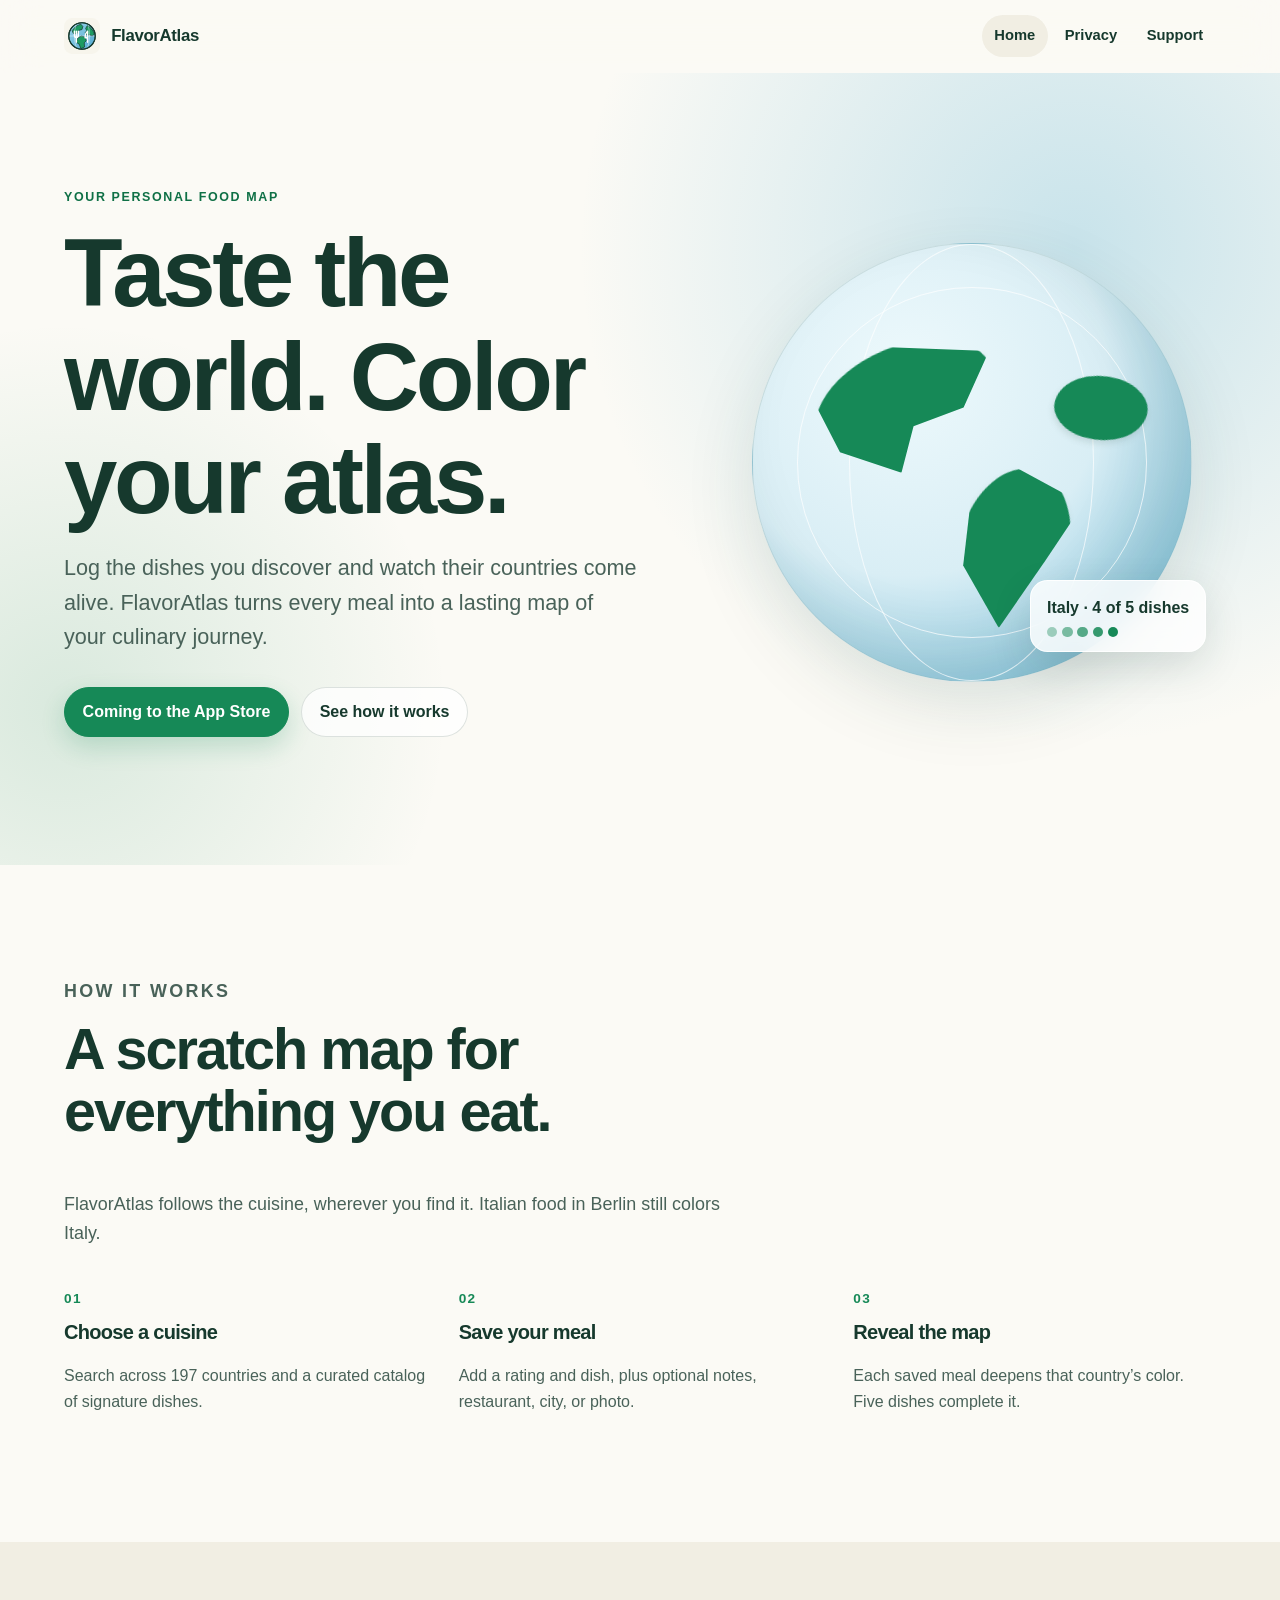
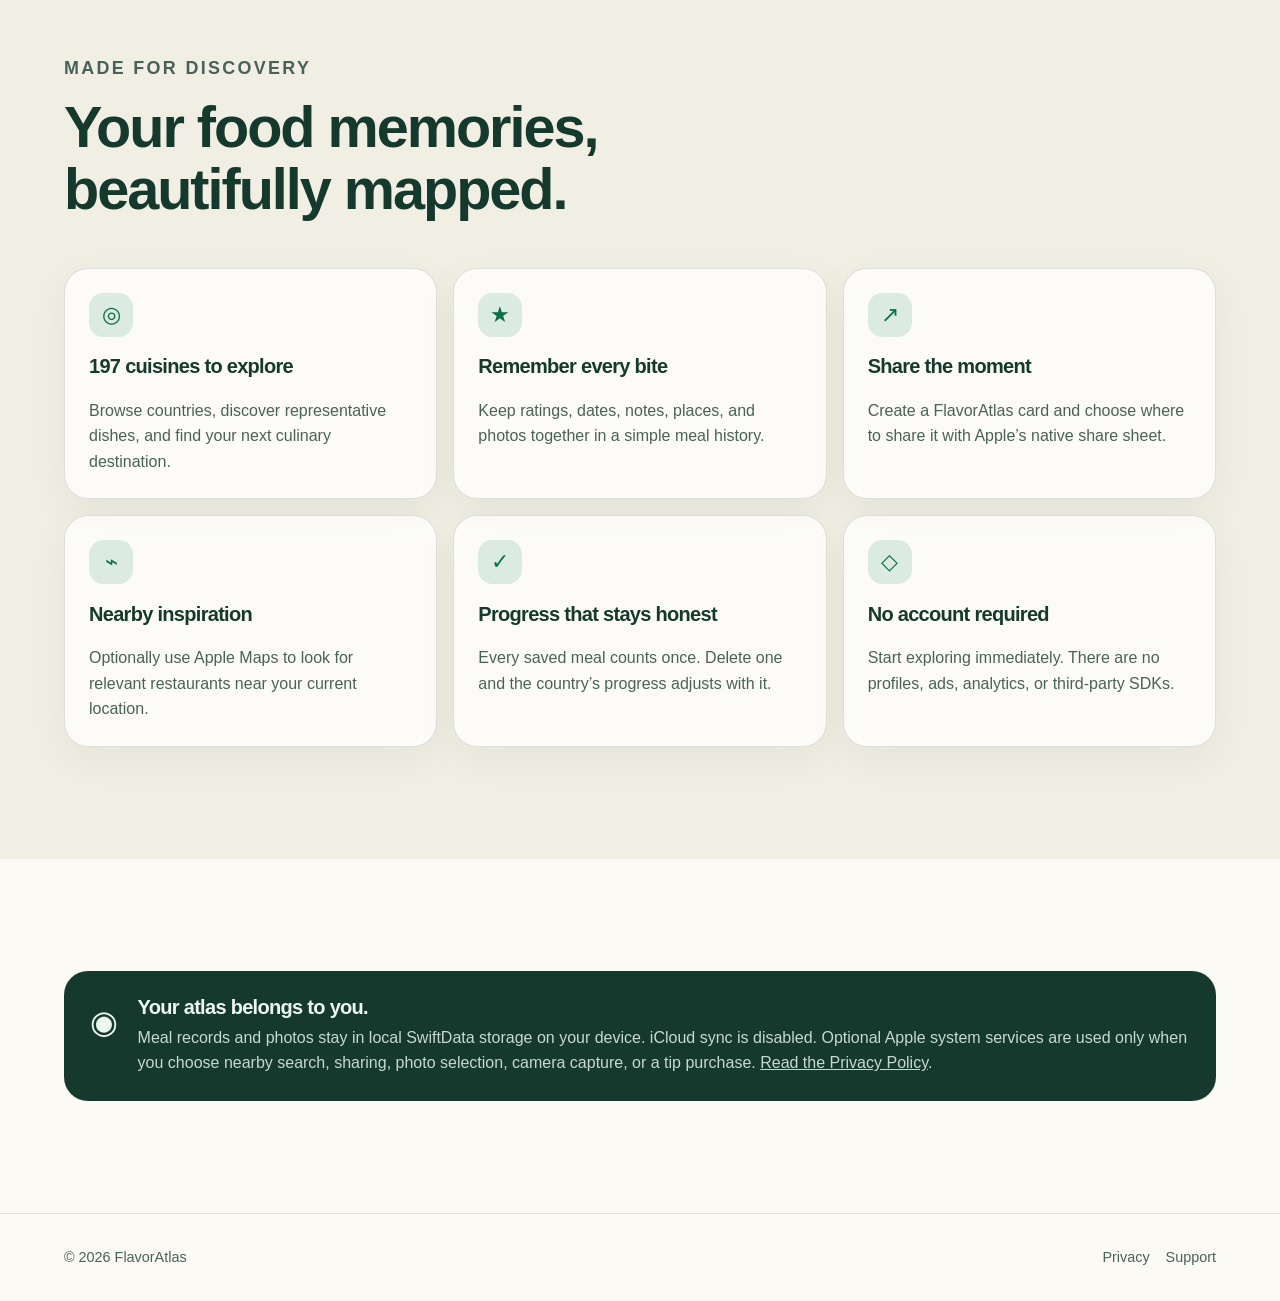
==== index.html @ 4d2025c3 "Add FlavorAtlas GitHub Pages site" ====
<!doctype html>
<html lang="en">
<head>
  <meta charset="utf-8">
  <meta name="viewport" content="width=device-width, initial-scale=1">
  <meta name="description" content="FlavorAtlas turns every meal into progress on your personal world food map.">
  <meta name="theme-color" content="#168957">
  <title>FlavorAtlas — Explore the world, one dish at a time</title>
  <link rel="icon" href="assets/atlas-mark.svg" type="image/svg+xml">
  <link rel="stylesheet" href="assets/styles.css">
  <script src="assets/site.js" defer></script>
</head>
<body>
  <a class="skip-link" href="#main">Skip to content</a>
  <header class="site-header">
    <div class="nav-wrap">
      <a class="brand" href="index.html"><img src="assets/atlas-mark.svg" alt=""><span>FlavorAtlas</span></a>
      <button class="menu-button" type="button" aria-label="Open navigation" aria-expanded="false" data-menu-button>☰</button>
      <nav class="site-nav" aria-label="Primary" data-navigation>
        <a href="index.html" aria-current="page">Home</a>
        <a href="privacy.html">Privacy</a>
        <a href="support.html">Support</a>
      </nav>
    </div>
  </header>

  <main id="main">
    <section class="hero">
      <div class="container hero-grid">
        <div>
          <p class="eyebrow">Your personal food map</p>
          <h1>Taste the world. Color your atlas.</h1>
          <p class="lead">Log the dishes you discover and watch their countries come alive. FlavorAtlas turns every meal into a lasting map of your culinary journey.</p>
          <div class="hero-actions">
            <span class="button primary" aria-disabled="true">Coming to the App Store</span>
            <a class="button" href="#how-it-works">See how it works</a>
          </div>
        </div>
        <div class="atlas-visual" aria-label="Illustration of a world map filling with green as meals are logged" role="img">
          <div class="globe"><span class="land one"></span><span class="land two"></span><span class="land three"></span></div>
          <div class="progress-pill">Italy · 4 of 5 dishes<div class="progress-dots" aria-hidden="true"><i style="--i:1"></i><i style="--i:2"></i><i style="--i:3"></i><i style="--i:4"></i><i style="--i:5"></i></div></div>
        </div>
      </div>
    </section>

    <section class="section" id="how-it-works">
      <div class="container">
        <div class="section-heading"><p class="eyebrow">How it works</p><h2>A scratch map for everything you eat.</h2><p>FlavorAtlas follows the cuisine, wherever you find it. Italian food in Berlin still colors Italy.</p></div>
        <div class="steps">
          <article class="step"><h3>Choose a cuisine</h3><p>Search across 197 countries and a curated catalog of signature dishes.</p></article>
          <article class="step"><h3>Save your meal</h3><p>Add a rating and dish, plus optional notes, restaurant, city, or photo.</p></article>
          <article class="step"><h3>Reveal the map</h3><p>Each saved meal deepens that country’s color. Five dishes complete it.</p></article>
        </div>
      </div>
    </section>

    <section class="section alt">
      <div class="container">
        <div class="section-heading"><p class="eyebrow">Made for discovery</p><h2>Your food memories, beautifully mapped.</h2></div>
        <div class="feature-grid">
          <article class="feature-card"><span class="feature-icon" aria-hidden="true">◎</span><h3>197 cuisines to explore</h3><p>Browse countries, discover representative dishes, and find your next culinary destination.</p></article>
          <article class="feature-card"><span class="feature-icon" aria-hidden="true">★</span><h3>Remember every bite</h3><p>Keep ratings, dates, notes, places, and photos together in a simple meal history.</p></article>
          <article class="feature-card"><span class="feature-icon" aria-hidden="true">↗</span><h3>Share the moment</h3><p>Create a FlavorAtlas card and choose where to share it with Apple’s native share sheet.</p></article>
          <article class="feature-card"><span class="feature-icon" aria-hidden="true">⌁</span><h3>Nearby inspiration</h3><p>Optionally use Apple Maps to look for relevant restaurants near your current location.</p></article>
          <article class="feature-card"><span class="feature-icon" aria-hidden="true">✓</span><h3>Progress that stays honest</h3><p>Every saved meal counts once. Delete one and the country’s progress adjusts with it.</p></article>
          <article class="feature-card"><span class="feature-icon" aria-hidden="true">◇</span><h3>No account required</h3><p>Start exploring immediately. There are no profiles, ads, analytics, or third-party SDKs.</p></article>
        </div>
      </div>
    </section>

    <section class="section">
      <div class="container">
        <div class="privacy-callout">
          <span class="lock" aria-hidden="true">◉</span>
          <div><h3>Your atlas belongs to you.</h3><p>Meal records and photos stay in local SwiftData storage on your device. iCloud sync is disabled. Optional Apple system services are used only when you choose nearby search, sharing, photo selection, camera capture, or a tip purchase. <a href="privacy.html">Read the Privacy Policy</a>.</p></div>
        </div>
      </div>
    </section>
  </main>

  <footer class="site-footer"><div class="container footer-grid"><span>© <span data-year>2026</span> FlavorAtlas</span><nav class="footer-links" aria-label="Footer"><a href="privacy.html">Privacy</a><a href="support.html">Support</a></nav></div></footer>
</body>
</html>
---- assets/styles.css ----
:root {
  color-scheme: light dark;
  --ink: #16392d;
  --ink-soft: #496259;
  --paper: #fbfaf5;
  --paper-deep: #f1eee3;
  --card: rgba(255, 255, 255, 0.75);
  --line: rgba(22, 57, 45, 0.14);
  --accent: #168957;
  --accent-dark: #0f7046;
  --ocean: #d9eef5;
  --ocean-deep: #65b7d7;
  --shadow: 0 24px 70px rgba(25, 68, 54, 0.12);
  --radius: 1.5rem;
  --max: 72rem;
}

* { box-sizing: border-box; }

html { scroll-behavior: smooth; }

body {
  margin: 0;
  background: var(--paper);
  color: var(--ink);
  font-family: -apple-system, BlinkMacSystemFont, "SF Pro Display", "Segoe UI", sans-serif;
  font-size: 1rem;
  line-height: 1.6;
  -webkit-font-smoothing: antialiased;
}

a { color: inherit; }
img { max-width: 100%; }

.skip-link {
  position: fixed;
  left: 1rem;
  top: -5rem;
  z-index: 20;
  padding: .7rem 1rem;
  border-radius: .8rem;
  background: var(--ink);
  color: white;
}

.skip-link:focus { top: 1rem; }

.site-header {
  position: sticky;
  top: 0;
  z-index: 10;
  border-bottom: 1px solid transparent;
  background: color-mix(in srgb, var(--paper) 84%, transparent);
  backdrop-filter: blur(18px) saturate(150%);
}

.nav-wrap,
.container {
  width: min(calc(100% - 2rem), var(--max));
  margin-inline: auto;
}

.nav-wrap {
  min-height: 4.5rem;
  display: flex;
  align-items: center;
  justify-content: space-between;
  gap: 1rem;
}

.brand {
  display: inline-flex;
  align-items: center;
  gap: .7rem;
  text-decoration: none;
  font-size: 1.05rem;
  font-weight: 750;
  letter-spacing: -.02em;
}

.brand img { width: 2.25rem; height: 2.25rem; }

.site-nav { display: flex; align-items: center; gap: .25rem; }
.site-nav a { padding: .55rem .8rem; border-radius: 999px; text-decoration: none; font-size: .92rem; font-weight: 600; }
.site-nav a:hover, .site-nav a[aria-current="page"] { background: var(--paper-deep); }
.menu-button { display: none; border: 0; background: none; color: inherit; font: inherit; }

.hero {
  position: relative;
  overflow: hidden;
  padding: clamp(4rem, 9vw, 8rem) 0 clamp(4.5rem, 10vw, 8rem);
  background:
    radial-gradient(circle at 84% 22%, rgba(101, 183, 215, .34), transparent 31rem),
    radial-gradient(circle at 5% 80%, rgba(22, 137, 87, .15), transparent 24rem);
}

.hero-grid { display: grid; grid-template-columns: minmax(0, 1.08fr) minmax(20rem, .92fr); align-items: center; gap: clamp(2.5rem, 7vw, 6rem); }
.eyebrow { margin: 0 0 .8rem; color: var(--accent-dark); font-size: .78rem; font-weight: 800; letter-spacing: .13em; text-transform: uppercase; }
h1, h2, h3 { margin-top: 0; line-height: 1.08; letter-spacing: -.035em; }
h1 { max-width: 12ch; margin-bottom: 1.2rem; font-size: clamp(3rem, 7.5vw, 6.3rem); }
h2 { font-size: clamp(2rem, 4.5vw, 3.6rem); }
h3 { font-size: 1.25rem; }
.lead { max-width: 37rem; margin: 0; color: var(--ink-soft); font-size: clamp(1.1rem, 2.2vw, 1.35rem); }
.hero-actions { display: flex; flex-wrap: wrap; gap: .75rem; margin-top: 2rem; }

.button {
  display: inline-flex;
  min-height: 3rem;
  align-items: center;
  justify-content: center;
  padding: .7rem 1.1rem;
  border: 1px solid var(--line);
  border-radius: 999px;
  background: var(--card);
  text-decoration: none;
  font-weight: 700;
}

.button.primary { border-color: var(--accent); background: var(--accent); color: white; box-shadow: 0 10px 25px rgba(22, 137, 87, .2); }
.button.primary:hover { background: var(--accent-dark); }

.atlas-visual { position: relative; aspect-ratio: 1 / .9; display: grid; place-items: center; }
.globe {
  position: relative;
  width: min(90%, 29rem);
  aspect-ratio: 1;
  overflow: hidden;
  border: 1px solid rgba(22, 57, 45, .12);
  border-radius: 50%;
  background: radial-gradient(circle at 35% 30%, #edf9fc, var(--ocean) 48%, var(--ocean-deep));
  box-shadow: inset -2rem -2rem 4rem rgba(22, 57, 45, .11), var(--shadow);
}

.globe::before, .globe::after { content: ""; position: absolute; inset: 10%; border: 1px solid rgba(255,255,255,.7); border-radius: 50%; }
.globe::after { inset: 0 22%; }
.land { position: absolute; z-index: 1; background: var(--accent); filter: drop-shadow(0 .25rem .2rem rgba(22,57,45,.12)); }
.land.one { width: 43%; height: 29%; left: 13%; top: 23%; border-radius: 64% 36% 55% 35%; transform: rotate(-11deg); clip-path: polygon(0 14%,45% 0,100% 19%,81% 59%,53% 66%,42% 100%,12% 75%); }
.land.two { width: 25%; height: 37%; left: 47%; top: 51%; border-radius: 50%; transform: rotate(16deg); clip-path: polygon(19% 0,100% 12%,81% 52%,57% 100%,10% 69%,0 28%); }
.land.three { width: 21%; height: 15%; right: 10%; top: 30%; border-radius: 60% 40%; transform: rotate(17deg); }
.progress-pill { position: absolute; z-index: 3; right: 2%; bottom: 7%; padding: .85rem 1rem; border: 1px solid rgba(255,255,255,.9); border-radius: 1.1rem; background: rgba(255,255,255,.82); box-shadow: 0 15px 40px rgba(22,57,45,.13); backdrop-filter: blur(14px); font-weight: 750; }
.progress-dots { display: flex; gap: .3rem; margin-top: .4rem; }
.progress-dots i { width: .65rem; height: .65rem; border-radius: 50%; background: var(--accent); opacity: calc(.22 + var(--i) * .16); }

.section { padding: clamp(4rem, 9vw, 7rem) 0; }
.section.alt { background: var(--paper-deep); }
.section-heading { max-width: 43rem; margin-bottom: 2.5rem; }
.section-heading p { color: var(--ink-soft); font-size: 1.12rem; }
.feature-grid { display: grid; grid-template-columns: repeat(3, 1fr); gap: 1rem; }
.feature-card, .privacy-card, .support-card { border: 1px solid var(--line); border-radius: var(--radius); background: var(--card); box-shadow: 0 12px 40px rgba(22,57,45,.05); }
.feature-card { padding: 1.5rem; }
.feature-icon { display: grid; width: 2.75rem; height: 2.75rem; place-items: center; margin-bottom: 1.2rem; border-radius: .9rem; background: color-mix(in srgb, var(--accent) 14%, transparent); color: var(--accent-dark); font-size: 1.35rem; }
.feature-card p { margin-bottom: 0; color: var(--ink-soft); }

.steps { display: grid; grid-template-columns: repeat(3, 1fr); gap: 2rem; counter-reset: steps; }
.step { counter-increment: steps; }
.step::before { content: "0" counter(steps); display: block; margin-bottom: .75rem; color: var(--accent); font-size: .85rem; font-weight: 850; letter-spacing: .1em; }
.step p { color: var(--ink-soft); }

.privacy-callout { display: grid; grid-template-columns: auto 1fr; gap: 1.25rem; align-items: start; padding: 1.6rem; border-radius: var(--radius); background: var(--ink); color: #eef8f2; }
.privacy-callout .lock { font-size: 2rem; }
.privacy-callout h3 { margin-bottom: .4rem; }
.privacy-callout p { margin: 0; color: #c7d9d1; }

.page-hero { padding: clamp(4rem, 9vw, 7rem) 0 3rem; background: linear-gradient(145deg, var(--ocean), transparent 65%); }
.page-hero h1 { max-width: 15ch; font-size: clamp(2.7rem, 7vw, 5rem); }
.page-hero .lead { max-width: 48rem; }
.content-layout { display: grid; grid-template-columns: minmax(0, 1fr) 16rem; gap: 4rem; align-items: start; }
.prose { max-width: 46rem; }
.prose h2 { margin-top: 3.2rem; font-size: 1.75rem; }
.prose h2:first-child { margin-top: 0; }
.prose p, .prose li { color: var(--ink-soft); }
.prose strong { color: var(--ink); }
.prose a { color: var(--accent-dark); font-weight: 650; }
.prose .summary { padding: 1.4rem; border-left: .25rem solid var(--accent); border-radius: .25rem 1rem 1rem .25rem; background: var(--paper-deep); }
.toc { position: sticky; top: 6rem; padding: 1.2rem; border: 1px solid var(--line); border-radius: 1rem; background: var(--card); }
.toc strong { display: block; margin-bottom: .6rem; }
.toc a { display: block; padding: .3rem 0; color: var(--ink-soft); text-decoration: none; font-size: .92rem; }
.toc a:hover { color: var(--accent-dark); }
.meta { margin-top: 1.25rem; color: var(--ink-soft); font-size: .9rem; }

.support-grid { display: grid; grid-template-columns: repeat(2, 1fr); gap: 1rem; }
.support-card { padding: 1.5rem; }
.support-card p { color: var(--ink-soft); }
.faq { border-top: 1px solid var(--line); }
.faq details { border-bottom: 1px solid var(--line); padding: 1.1rem 0; }
.faq summary { cursor: pointer; font-weight: 750; }
.faq p { margin-bottom: 0; color: var(--ink-soft); }
.is-unconfigured { cursor: default; color: var(--ink-soft); pointer-events: none; }
.config-note { display: inline-block; margin-top: .4rem; padding: .25rem .5rem; border-radius: .45rem; background: #fff1be; color: #674f00; font-size: .78rem; font-weight: 750; }

.site-footer { padding: 2rem 0; border-top: 1px solid var(--line); color: var(--ink-soft); font-size: .9rem; }
.footer-grid { display: flex; align-items: center; justify-content: space-between; gap: 1rem; }
.footer-links { display: flex; flex-wrap: wrap; gap: 1rem; }
.footer-links a { text-decoration: none; }

@media (max-width: 800px) {
  .hero-grid, .content-layout { grid-template-columns: 1fr; }
  .atlas-visual { max-width: 32rem; margin-inline: auto; }
  .feature-grid, .steps { grid-template-columns: 1fr; }
  .toc { display: none; }
}

@media (max-width: 600px) {
  .menu-button { display: grid; width: 2.75rem; height: 2.75rem; place-items: center; border-radius: 50%; background: var(--paper-deep); }
  .site-nav { display: none; position: absolute; top: 4rem; left: 1rem; right: 1rem; flex-direction: column; align-items: stretch; padding: .6rem; border: 1px solid var(--line); border-radius: 1rem; background: var(--paper); box-shadow: var(--shadow); }
  .site-nav.is-open { display: flex; }
  .site-nav a { padding: .75rem; }
  .support-grid { grid-template-columns: 1fr; }
  .footer-grid { align-items: flex-start; flex-direction: column; }
}

@media (prefers-reduced-motion: reduce) {
  html { scroll-behavior: auto; }
}

@media (prefers-color-scheme: dark) {
  :root {
    --ink: #edf6f1;
    --ink-soft: #b1c5bc;
    --paper: #101814;
    --paper-deep: #18231e;
    --card: rgba(29, 42, 36, .82);
    --line: rgba(231, 246, 238, .14);
    --accent: #43c986;
    --accent-dark: #67dfa2;
    --ocean: #173b49;
    --ocean-deep: #1e657f;
  }
  .progress-pill { background: rgba(16,24,20,.82); }
  .config-note { background: #574717; color: #ffe593; }
}
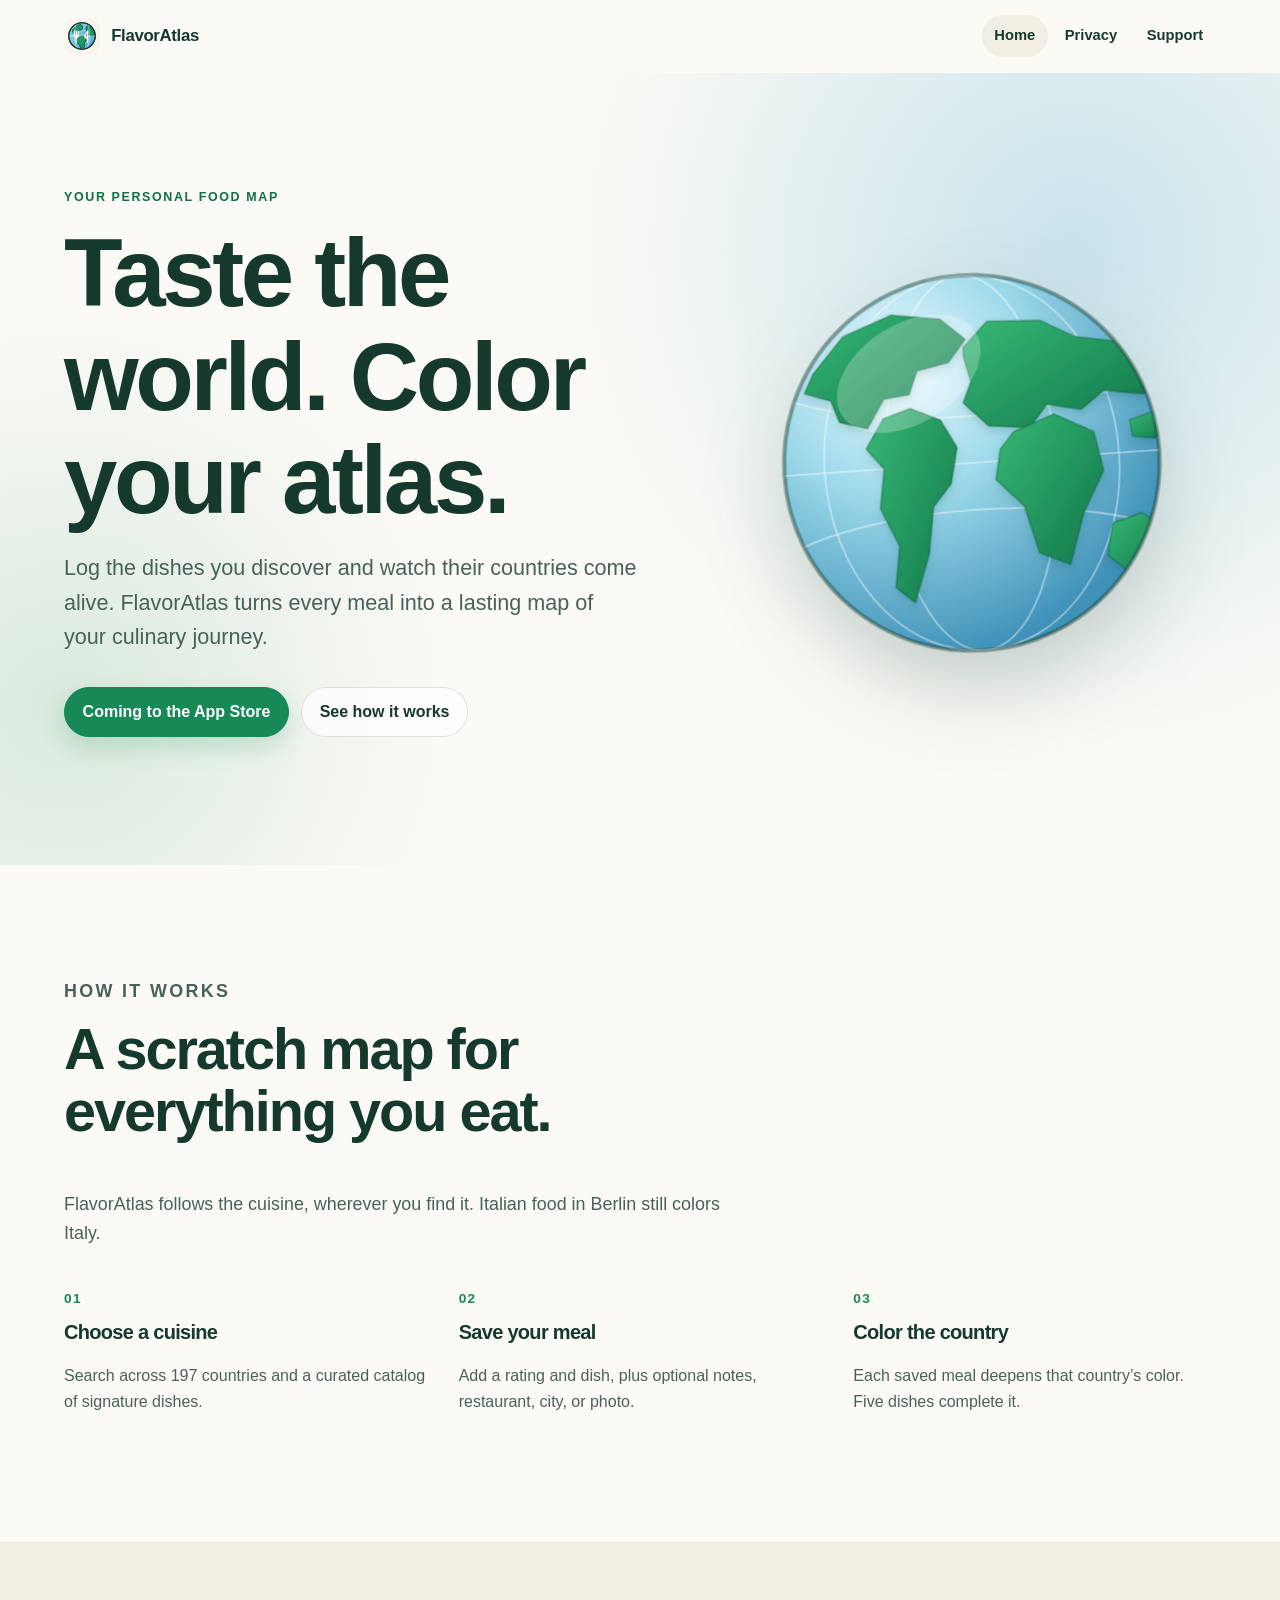
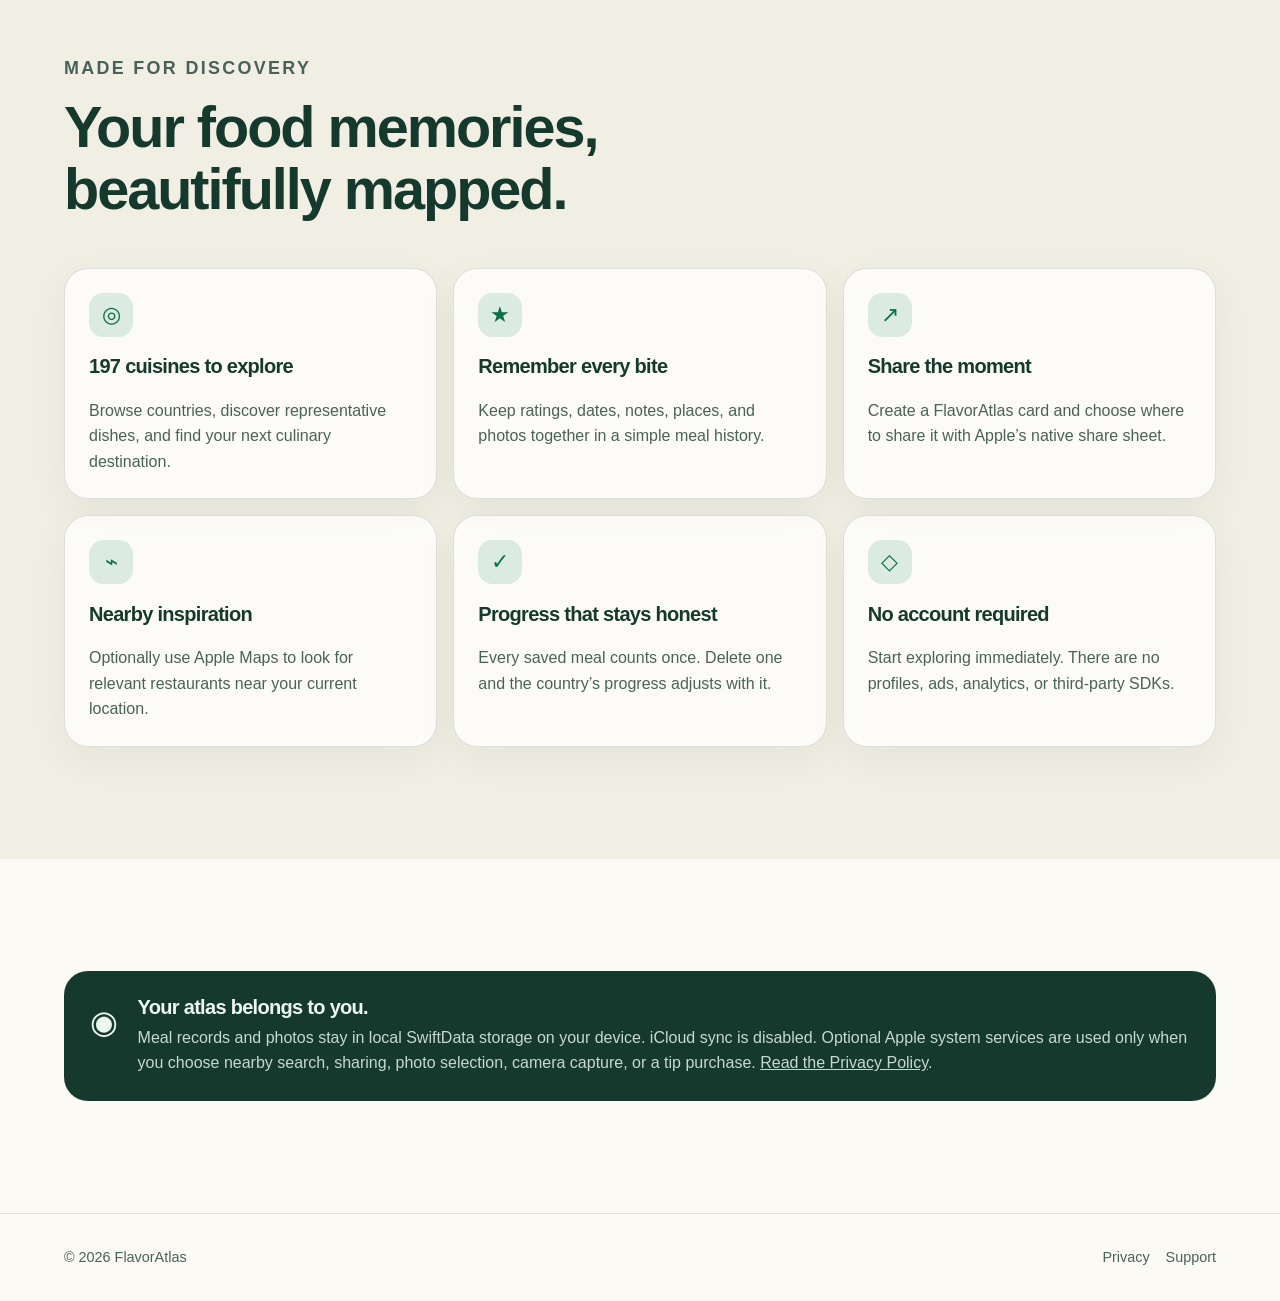
==== commit c46028e9: "Improve landing page globe" ====
--- a/index.html
+++ b/index.html
@@ -36,9 +36,38 @@
             <a class="button" href="#how-it-works">See how it works</a>
           </div>
         </div>
-        <div class="atlas-visual" aria-label="Illustration of a world map filling with green as meals are logged" role="img">
-          <div class="globe"><span class="land one"></span><span class="land two"></span><span class="land three"></span></div>
-          <div class="progress-pill">Italy · 4 of 5 dishes<div class="progress-dots" aria-hidden="true"><i style="--i:1"></i><i style="--i:2"></i><i style="--i:3"></i><i style="--i:4"></i><i style="--i:5"></i></div></div>
+        <div class="atlas-visual" aria-label="Illustration of a green and blue globe" role="img">
+          <svg class="globe" viewBox="0 0 480 480" aria-hidden="true">
+            <defs>
+              <radialGradient id="globe-ocean" cx="32%" cy="24%" r="78%">
+                <stop offset="0" stop-color="#edfaff"/>
+                <stop offset=".45" stop-color="#9bd8e9"/>
+                <stop offset="1" stop-color="#3f91b8"/>
+              </radialGradient>
+              <linearGradient id="globe-land" x1="0" y1="0" x2="1" y2="1">
+                <stop stop-color="#37b875"/>
+                <stop offset="1" stop-color="#117549"/>
+              </linearGradient>
+              <clipPath id="globe-clip"><circle cx="240" cy="240" r="205"/></clipPath>
+              <filter id="land-shadow"><feDropShadow dx="0" dy="5" stdDeviation="5" flood-color="#174f3a" flood-opacity=".18"/></filter>
+            </defs>
+            <circle class="globe-sphere" cx="240" cy="240" r="205" fill="url(#globe-ocean)"/>
+            <g class="globe-grid" clip-path="url(#globe-clip)">
+              <ellipse cx="240" cy="240" rx="92" ry="205"/>
+              <ellipse cx="240" cy="240" rx="161" ry="205"/>
+              <path d="M35 240h410M51 161c99 37 279 37 378 0M51 319c99-37 279-37 378 0"/>
+            </g>
+            <g class="continents" clip-path="url(#globe-clip)" fill="url(#globe-land)" filter="url(#land-shadow)">
+              <path d="M74 131l35-38 54-20 53 8 26 24-20 24-35 7-10 25-28 3-20 31-30-9-8-24-28-10 11-21Z"/>
+              <path d="M177 176l32 15 16 31-9 39-21 24-8 50-19 53-20-18 7-45-18-42 7-43-18-23 21-32 30-9Z"/>
+              <path d="M239 114l28-27 58 3 36 20 59 11 34 34-22 23-43-7-26 19-37-8-20 24-45-5-26-27 10-22-6-28Z"/>
+              <path d="M288 209l45-16 42 22 8 43-25 45-18 55-33-15-13-52-29-31 7-33 16-18Z"/>
+              <path d="M389 316l32-9 29 20-8 31-34 16-27-23 8-35Z"/>
+              <path d="M415 205l25-7 15 12-14 17-24-4-2-18Z"/>
+            </g>
+            <circle class="globe-rim" cx="240" cy="240" r="205"/>
+            <ellipse class="globe-shine" cx="178" cy="138" rx="86" ry="54" transform="rotate(-28 178 138)"/>
+          </svg>
         </div>
       </div>
     </section>
@@ -49,7 +78,7 @@
         <div class="steps">
           <article class="step"><h3>Choose a cuisine</h3><p>Search across 197 countries and a curated catalog of signature dishes.</p></article>
           <article class="step"><h3>Save your meal</h3><p>Add a rating and dish, plus optional notes, restaurant, city, or photo.</p></article>
-          <article class="step"><h3>Reveal the map</h3><p>Each saved meal deepens that country’s color. Five dishes complete it.</p></article>
+          <article class="step"><h3>Color the country</h3><p>Each saved meal deepens that country’s color. Five dishes complete it.</p></article>
         </div>
       </div>
     </section>
--- a/assets/styles.css
+++ b/assets/styles.css
@@ -119,27 +119,18 @@
 .button.primary { border-color: var(--accent); background: var(--accent); color: white; box-shadow: 0 10px 25px rgba(22, 137, 87, .2); }
 .button.primary:hover { background: var(--accent-dark); }
 
-.atlas-visual { position: relative; aspect-ratio: 1 / .9; display: grid; place-items: center; }
+.atlas-visual { position: relative; aspect-ratio: 1 / .9; display: grid; place-items: center; perspective: 900px; }
 .globe {
-  position: relative;
   width: min(90%, 29rem);
-  aspect-ratio: 1;
-  overflow: hidden;
-  border: 1px solid rgba(22, 57, 45, .12);
   border-radius: 50%;
-  background: radial-gradient(circle at 35% 30%, #edf9fc, var(--ocean) 48%, var(--ocean-deep));
-  box-shadow: inset -2rem -2rem 4rem rgba(22, 57, 45, .11), var(--shadow);
-}
-
-.globe::before, .globe::after { content: ""; position: absolute; inset: 10%; border: 1px solid rgba(255,255,255,.7); border-radius: 50%; }
-.globe::after { inset: 0 22%; }
-.land { position: absolute; z-index: 1; background: var(--accent); filter: drop-shadow(0 .25rem .2rem rgba(22,57,45,.12)); }
-.land.one { width: 43%; height: 29%; left: 13%; top: 23%; border-radius: 64% 36% 55% 35%; transform: rotate(-11deg); clip-path: polygon(0 14%,45% 0,100% 19%,81% 59%,53% 66%,42% 100%,12% 75%); }
-.land.two { width: 25%; height: 37%; left: 47%; top: 51%; border-radius: 50%; transform: rotate(16deg); clip-path: polygon(19% 0,100% 12%,81% 52%,57% 100%,10% 69%,0 28%); }
-.land.three { width: 21%; height: 15%; right: 10%; top: 30%; border-radius: 60% 40%; transform: rotate(17deg); }
-.progress-pill { position: absolute; z-index: 3; right: 2%; bottom: 7%; padding: .85rem 1rem; border: 1px solid rgba(255,255,255,.9); border-radius: 1.1rem; background: rgba(255,255,255,.82); box-shadow: 0 15px 40px rgba(22,57,45,.13); backdrop-filter: blur(14px); font-weight: 750; }
-.progress-dots { display: flex; gap: .3rem; margin-top: .4rem; }
-.progress-dots i { width: .65rem; height: .65rem; border-radius: 50%; background: var(--accent); opacity: calc(.22 + var(--i) * .16); }
+  filter: drop-shadow(0 2.4rem 2.6rem rgba(22, 57, 45, .2));
+  transform: rotate(-4deg);
+}
+.globe-sphere { stroke: rgba(22, 57, 45, .22); stroke-width: 3; }
+.globe-grid { fill: none; stroke: rgba(255, 255, 255, .42); stroke-width: 2; }
+.continents { stroke: rgba(12, 84, 51, .32); stroke-width: 2; stroke-linejoin: round; }
+.globe-rim { fill: none; stroke: rgba(22, 57, 45, .3); stroke-width: 5; }
+.globe-shine { fill: rgba(255, 255, 255, .24); }
 
 .section { padding: clamp(4rem, 9vw, 7rem) 0; }
 .section.alt { background: var(--paper-deep); }
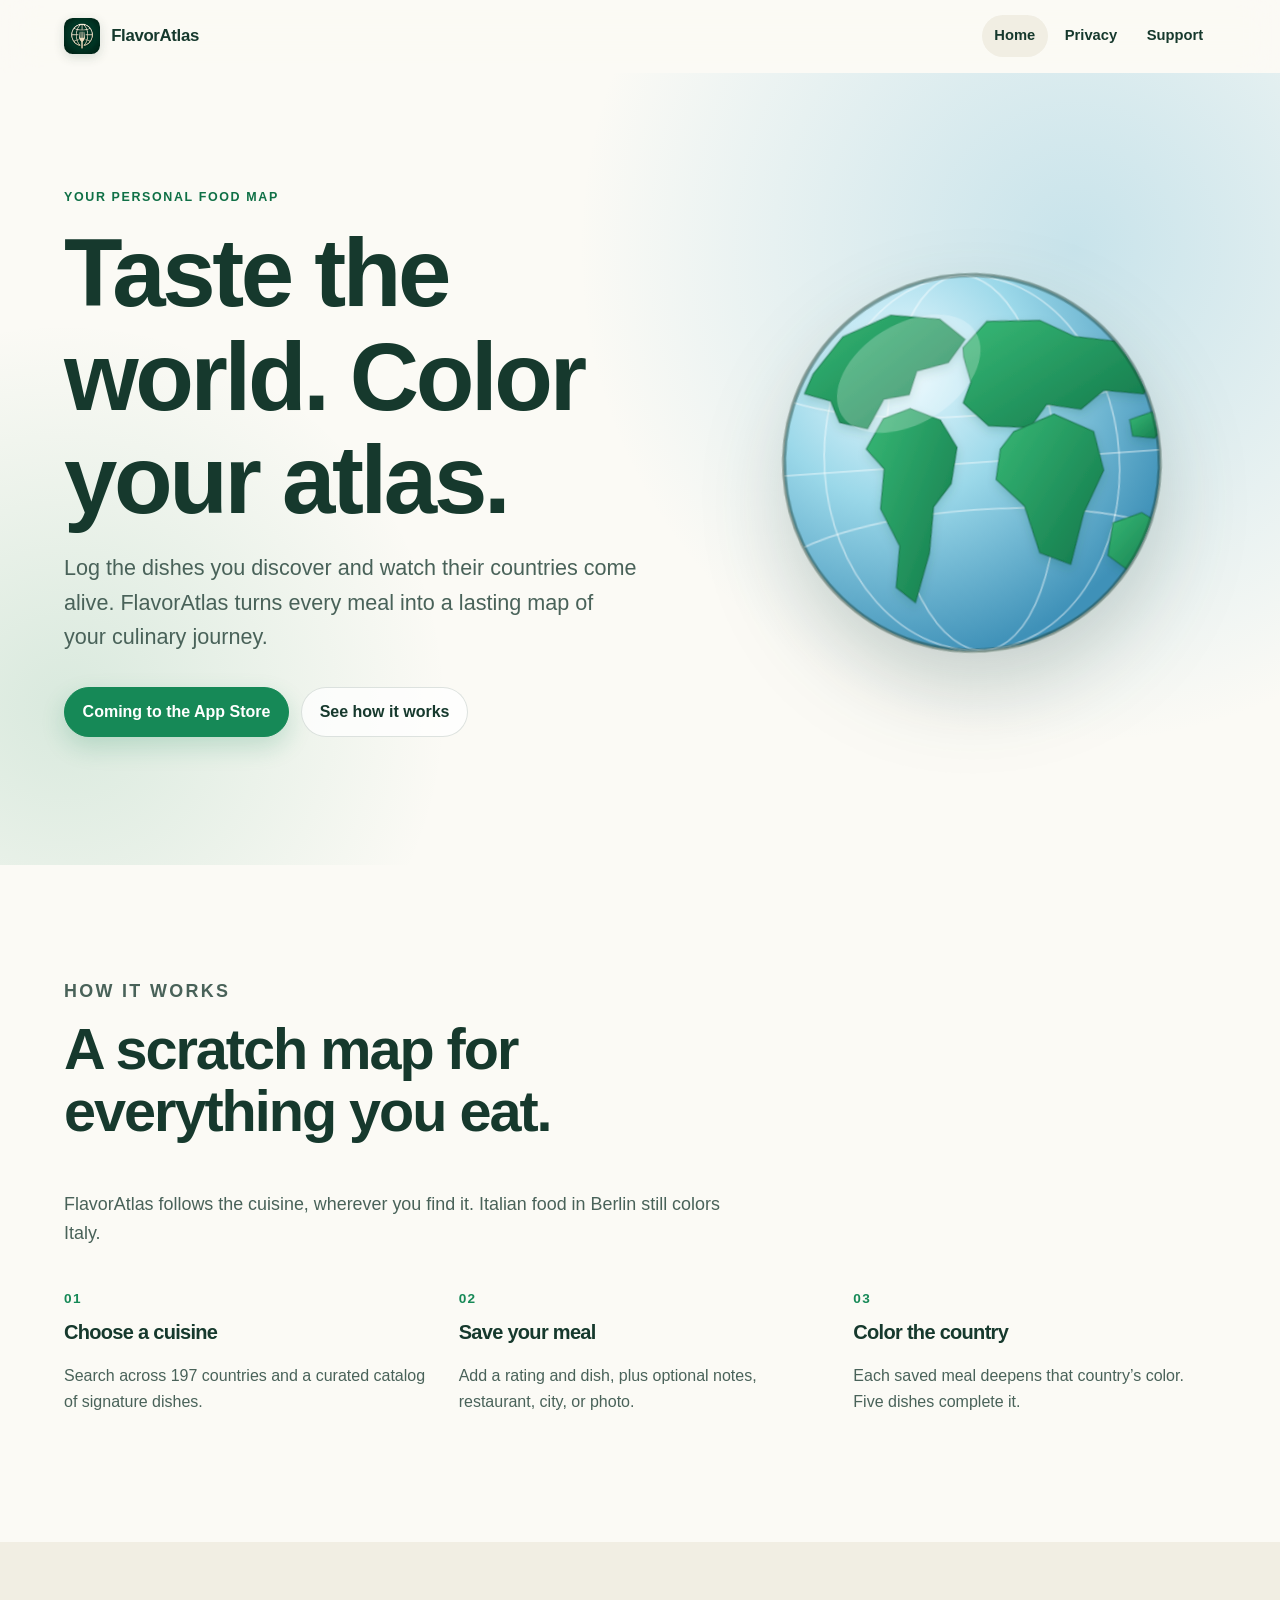
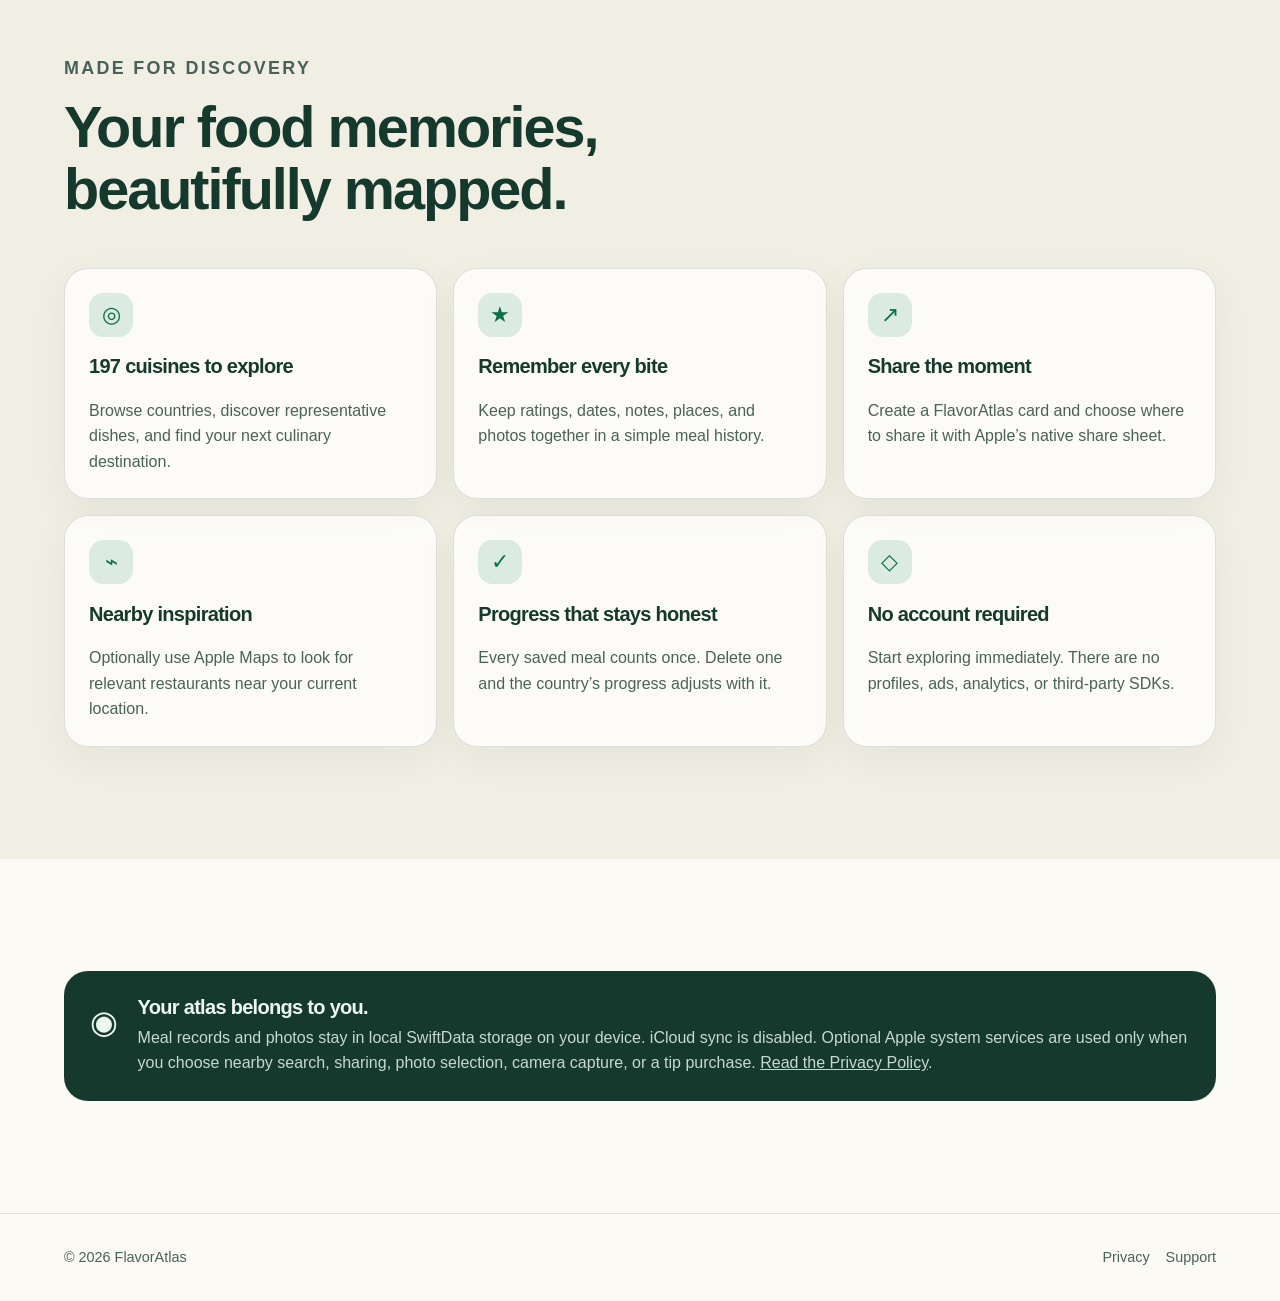
==== commit 27466029: "Use app icon on landing page" ====
--- a/index.html
+++ b/index.html
@@ -6,7 +6,7 @@
   <meta name="description" content="FlavorAtlas turns every meal into progress on your personal world food map.">
   <meta name="theme-color" content="#168957">
   <title>FlavorAtlas — Explore the world, one dish at a time</title>
-  <link rel="icon" href="assets/atlas-mark.svg" type="image/svg+xml">
+  <link rel="icon" href="assets/appicon.png" type="image/png">
   <link rel="stylesheet" href="assets/styles.css">
   <script src="assets/site.js" defer></script>
 </head>
@@ -14,7 +14,7 @@
   <a class="skip-link" href="#main">Skip to content</a>
   <header class="site-header">
     <div class="nav-wrap">
-      <a class="brand" href="index.html"><img src="assets/atlas-mark.svg" alt=""><span>FlavorAtlas</span></a>
+      <a class="brand" href="index.html"><img src="assets/appicon.png" alt=""><span>FlavorAtlas</span></a>
       <button class="menu-button" type="button" aria-label="Open navigation" aria-expanded="false" data-menu-button>☰</button>
       <nav class="site-nav" aria-label="Primary" data-navigation>
         <a href="index.html" aria-current="page">Home</a>
--- a/assets/styles.css
+++ b/assets/styles.css
@@ -78,7 +78,7 @@
   letter-spacing: -.02em;
 }
 
-.brand img { width: 2.25rem; height: 2.25rem; }
+.brand img { width: 2.25rem; height: 2.25rem; border-radius: 24%; box-shadow: 0 .2rem .65rem rgba(22, 57, 45, .16); }
 
 .site-nav { display: flex; align-items: center; gap: .25rem; }
 .site-nav a { padding: .55rem .8rem; border-radius: 999px; text-decoration: none; font-size: .92rem; font-weight: 600; }
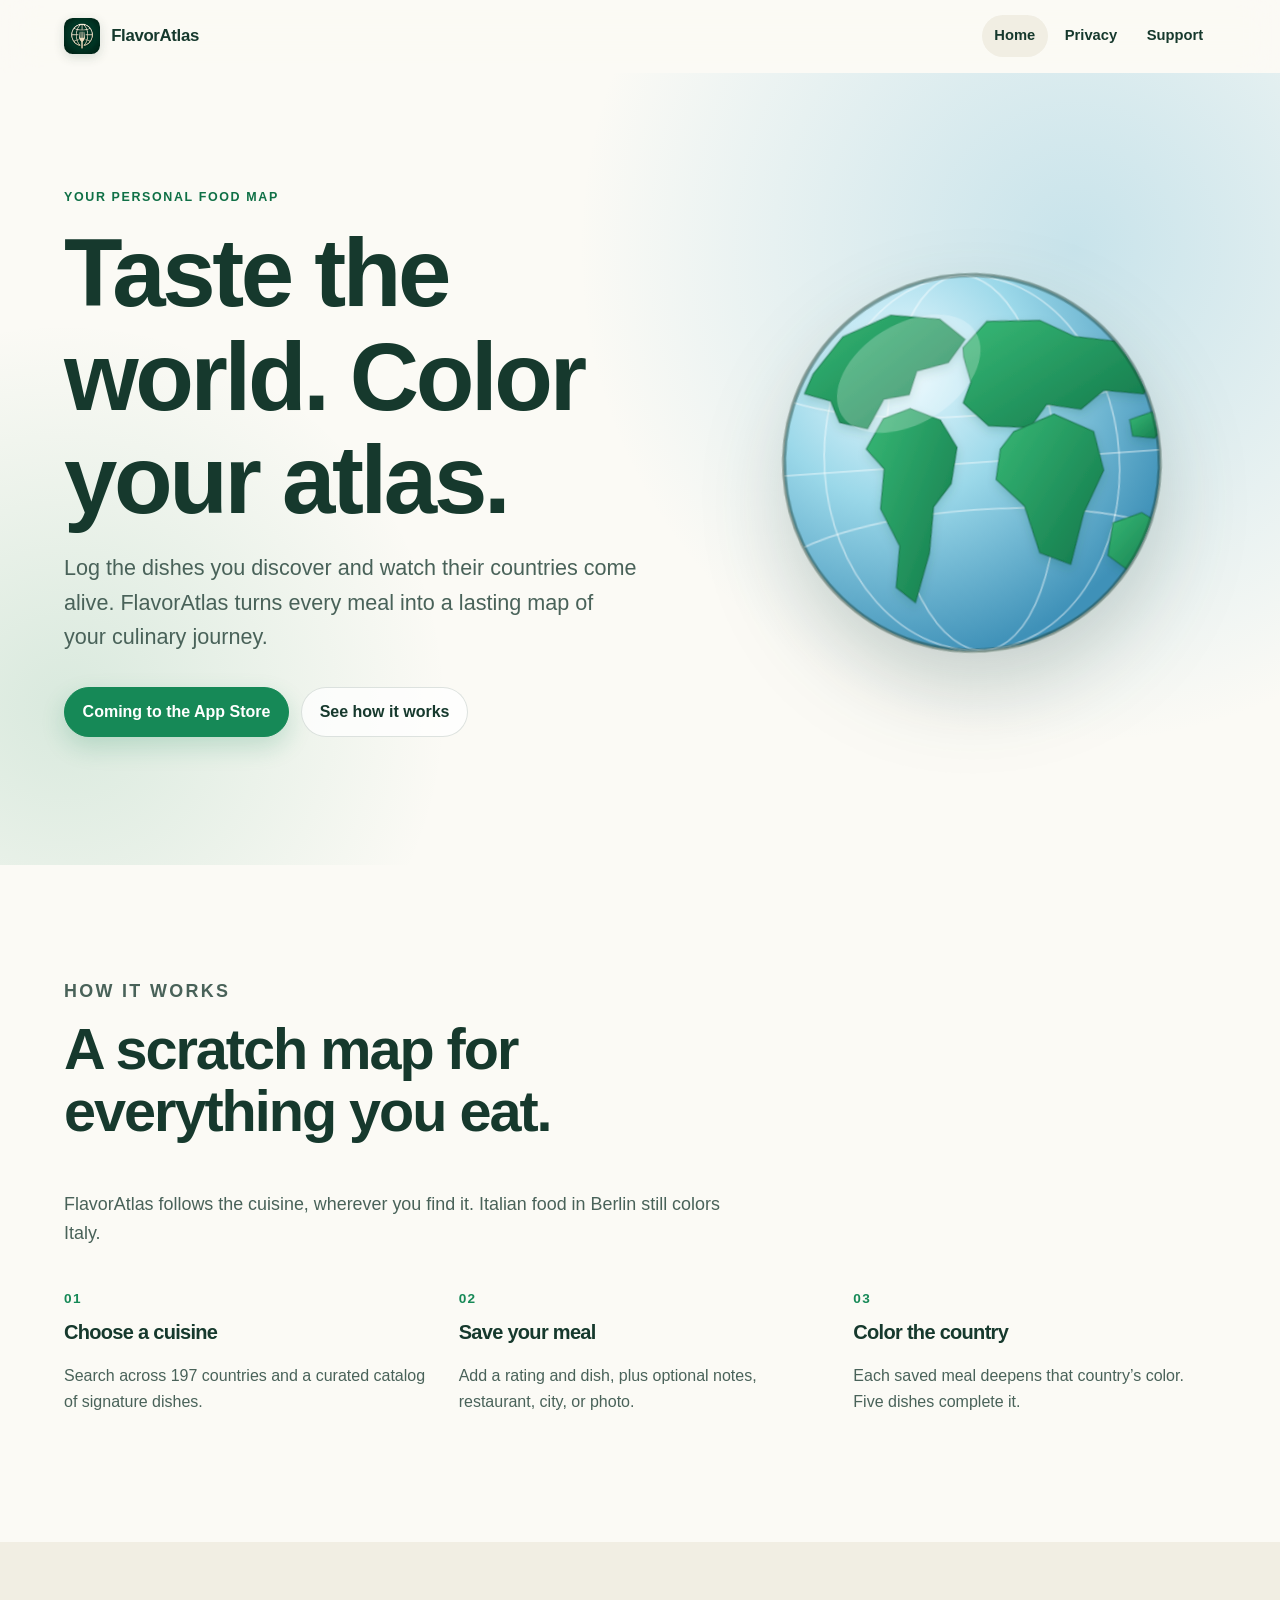
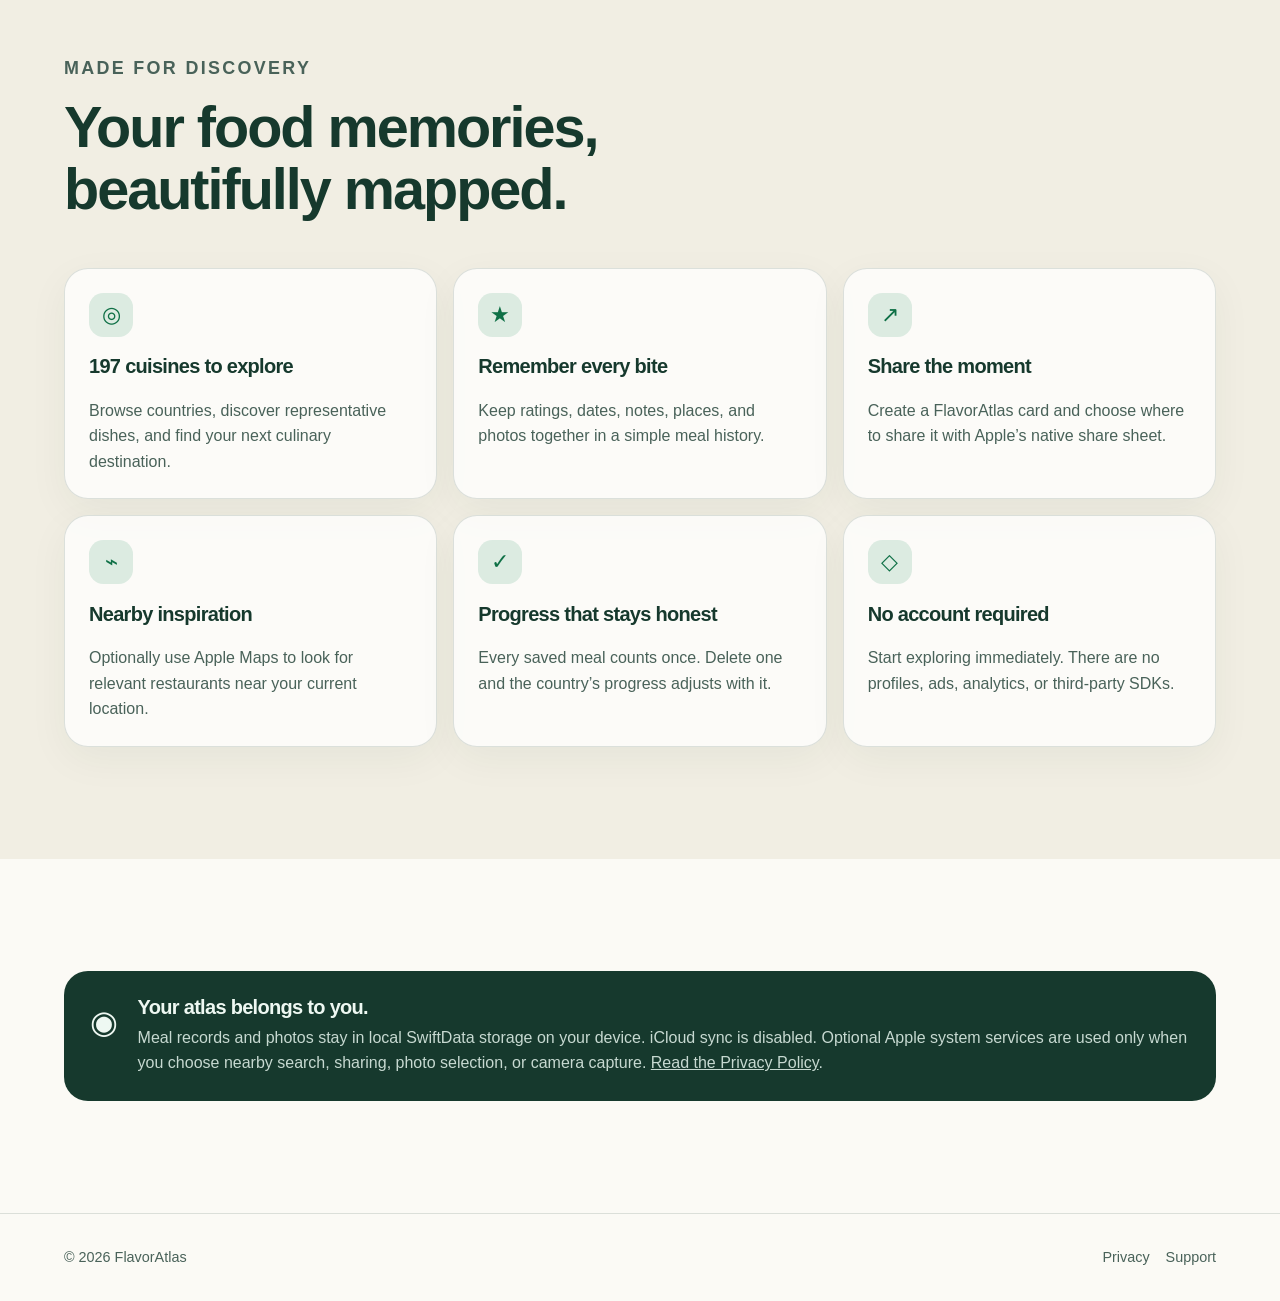
==== commit 3b8bb5f6: "Remove purchase references from launch site" ====
--- a/index.html
+++ b/index.html
@@ -101,7 +101,7 @@
       <div class="container">
         <div class="privacy-callout">
           <span class="lock" aria-hidden="true">◉</span>
-          <div><h3>Your atlas belongs to you.</h3><p>Meal records and photos stay in local SwiftData storage on your device. iCloud sync is disabled. Optional Apple system services are used only when you choose nearby search, sharing, photo selection, camera capture, or a tip purchase. <a href="privacy.html">Read the Privacy Policy</a>.</p></div>
+          <div><h3>Your atlas belongs to you.</h3><p>Meal records and photos stay in local SwiftData storage on your device. iCloud sync is disabled. Optional Apple system services are used only when you choose nearby search, sharing, photo selection, or camera capture. <a href="privacy.html">Read the Privacy Policy</a>.</p></div>
         </div>
       </div>
     </section>
